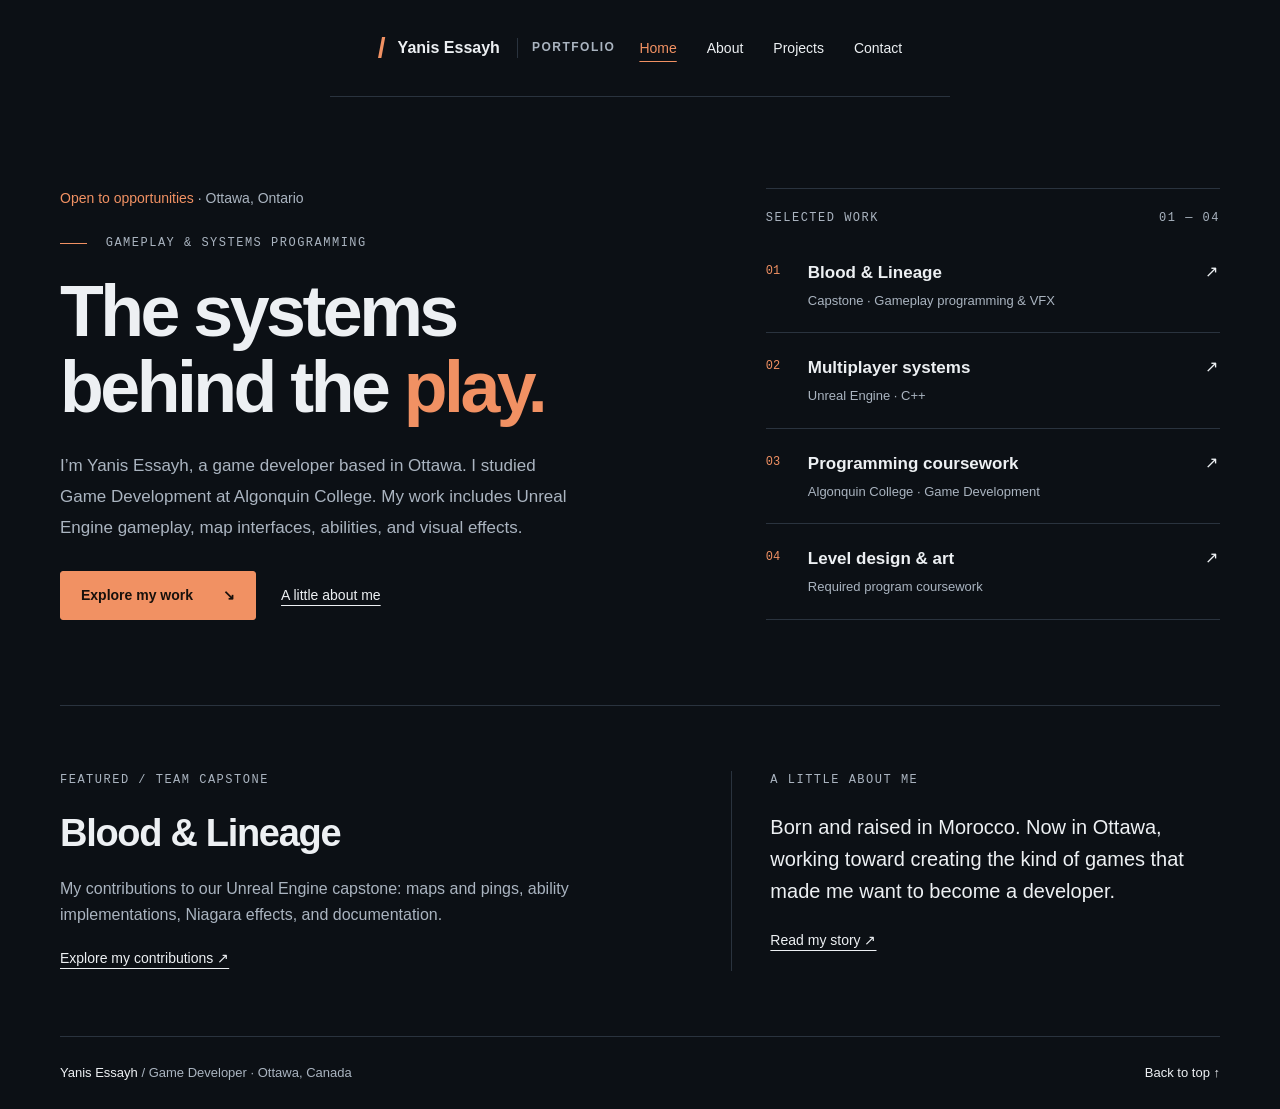
==== index.html @ bc5a5994 "Build portfolio website" ====
<!doctype html>
<html lang="en">
<head>
  <meta charset="utf-8">
  <meta name="viewport" content="width=device-width, initial-scale=1">
  <meta name="description" content="Yanis Essayh is a game developer based in Ottawa, working with Unreal Engine gameplay, map interfaces, abilities and visual effects.">
  <meta name="theme-color" content="#0c1015">
  <title>Yanis Essayh · Game Developer</title>
  <link rel="icon" type="image/svg+xml" href="data:image/svg+xml,%3Csvg xmlns='http://www.w3.org/2000/svg' viewBox='0 0 32 32'%3E%3Crect width='32' height='32' rx='6' fill='%230c1015'/%3E%3Cpath d='M9 9h8a5 5 0 0 1 0 10h-3l8 7M9 9v17' fill='none' stroke='%23f19163' stroke-width='3'/%3E%3C/svg%3E">
  <link rel="stylesheet" href="styles.css">
  <script src="profile.js" defer></script>
  <script src="site.js" defer></script>
</head>
<body data-page="Home" id="top"><a class="skip" href="#main">Skip to content</a><header class="header"><a class="brand" href="index.html"><span class="brand-mark" aria-hidden="true">/</span><span data-name>Yanis Essayh</span><span class="brand-label">Portfolio</span></a><nav aria-label="Main navigation"><a href="index.html" aria-current="page">Home</a><a href="about.html">About</a><a href="projects.html">Projects</a><a href="contact.html">Contact</a></nav></header><main id="main"><section class="hero wrap" id="home" aria-labelledby="hero-title">
    <div><p class="availability">Open to opportunities <span>· Ottawa, Ontario</span></p>
      <p class="eyebrow"><span class="short-line"></span> Gameplay & systems programming</p>
      <h1 id="hero-title">The systems<br>behind the <em>play.</em></h1>
      <p class="intro">I’m Yanis Essayh, a game developer based in Ottawa. I studied Game Development at Algonquin College. My work includes Unreal Engine gameplay, map interfaces, abilities, and visual effects.</p>
      <div class="actions"><a class="button primary" href="projects.html">Explore my work <span aria-hidden="true">↘</span></a><a class="text-link" href="about.html">A little about me</a></div>
    </div>
    <aside class="index-panel" aria-label="Selected work index">
      <p class="eyebrow">Selected work <span>01 — 04</span></p>
      <a href="projects.html#blood-and-lineage"><span class="index-number">01</span><span><strong>Blood & Lineage</strong><small>Capstone · Gameplay programming & VFX</small></span><span aria-hidden="true">↗</span></a>
      <a href="projects.html#networking"><span class="index-number">02</span><span><strong>Multiplayer systems</strong><small>Unreal Engine · C++</small></span><span aria-hidden="true">↗</span></a>
      <a href="projects.html#programming"><span class="index-number">03</span><span><strong>Programming coursework</strong><small>Algonquin College · Game Development</small></span><span aria-hidden="true">↗</span></a>
      <a href="projects.html#design-art"><span class="index-number">04</span><span><strong>Level design & art</strong><small>Required program coursework</small></span><span aria-hidden="true">↗</span></a>
    </aside>
  </section><section class="wrap section home-feature"><div><p class="eyebrow">Featured / Team capstone</p><h2>Blood &amp; Lineage</h2><p>My contributions to our Unreal Engine capstone: maps and pings, ability implementations, Niagara effects, and documentation.</p><a class="text-link" href="projects.html#blood-and-lineage">Explore my contributions ↗</a></div><div class="home-intro"><p class="eyebrow">A little about me</p><p>Born and raised in Morocco. Now in Ottawa, working toward creating the kind of games that made me want to become a developer.</p><a class="text-link" href="about.html">Read my story ↗</a></div></section></main><footer class="wrap footer"><span><span data-name>Yanis Essayh</span> <span class="muted">/ Game Developer · Ottawa, Canada</span></span><a href="#top">Back to top ↑</a></footer></body></html>
---- styles.css ----
:root{color-scheme:dark;--bg:#0c1015;--panel:#131a22;--line:#2a333e;--text:#edf0f3;--muted:#aab4c0;--accent:#f19163;--max:1160px;font-family:Inter,"Segoe UI",Arial,sans-serif}*{box-sizing:border-box}html{scroll-behavior:smooth;scroll-padding-top:100px}body{margin:0;background:var(--bg);color:var(--text);font-size:16px;line-height:1.65}a{color:inherit;text-decoration:none}button,a,summary{-webkit-tap-highlight-color:transparent}a:focus-visible,summary:focus-visible{outline:2px solid var(--accent);outline-offset:6px}::selection{background:var(--accent);color:var(--bg)}[hidden]{display:none!important}.wrap{width:min(var(--max),calc(100% - 96px));margin-inline:auto}.header{max-width:1440px;margin:auto;padding:25px 48px;display:flex;align-items:center;justify-content:space-between;gap:24px;border-bottom:1px solid var(--line)}.brand{display:flex;align-items:center;gap:12px;font-weight:650}.brand-mark{color:var(--accent);font-size:28px}.brand-label{font-size:12px;color:var(--muted);text-transform:uppercase;letter-spacing:1.5px;border-left:1px solid var(--line);padding-left:14px;margin-left:5px}nav{display:flex;gap:30px;font-size:14px}nav a:hover,.text-link:hover,.footer a:hover{color:var(--accent)}.hero{padding-block:90px 85px;display:grid;grid-template-columns:1.4fr 1fr;align-items:center;gap:70px}.eyebrow{font-family:Consolas,"Courier New",monospace;text-transform:uppercase;letter-spacing:1.5px;font-size:12px;line-height:1.6;color:var(--muted);margin:0 0 20px}.short-line{display:inline-block;width:27px;height:1px;background:var(--accent);vertical-align:middle;margin-right:10px}h1,h2,h3,h4,h5,p{margin-top:0}h1{font-size:clamp(44px,5.6vw,76px);line-height:1.06;font-weight:600;letter-spacing:-3.5px;margin-bottom:26px}em{color:var(--accent);font-style:normal}p{color:var(--muted)}.intro{max-width:520px;font-size:17px;line-height:1.8;margin-bottom:28px}.actions{display:flex;align-items:center;gap:25px;flex-wrap:wrap}.button{display:inline-flex;gap:30px;justify-content:center;align-items:center;padding:12px 20px;font-size:14px;font-weight:650;border:1px solid var(--line);border-radius:3px}.primary{background:var(--accent);border-color:var(--accent);color:#17100c}.primary:hover{background:#ffa87f}.text-link{font-size:14px;text-decoration:underline;text-underline-offset:5px}.index-panel{border-top:1px solid var(--line);padding-top:20px}.index-panel>.eyebrow{display:flex;justify-content:space-between;margin-bottom:10px}.index-panel>a{display:grid;grid-template-columns:24px 1fr 15px;gap:18px;padding:21px 0;border-bottom:1px solid var(--line);transition:padding .18s ease}.index-panel>a:hover{padding-left:8px;color:var(--accent)}.index-number{font-size:12px;font-family:Consolas,monospace;color:var(--accent);padding-top:3px}.index-panel strong{display:block;font-size:17px;font-weight:550}.index-panel small{font-size:13px;color:var(--muted);display:block;margin-top:3px}.section{padding-block:65px;border-top:1px solid var(--line)}.section-heading{display:flex;justify-content:space-between;align-items:flex-end;gap:30px;margin-bottom:35px}.section-heading .eyebrow{margin-bottom:12px}h2{font-size:clamp(28px,3vw,38px);font-weight:550;line-height:1.2;letter-spacing:-1.3px;margin-bottom:0}.section-heading>p{font-size:14px;margin-bottom:0}.feature{display:grid;grid-template-columns:1fr 1.1fr;border:1px solid #455044;border-radius:5px;overflow:hidden;scroll-margin-top:25px}.feature-title{padding:42px;background:#20271f;display:flex;flex-direction:column;justify-content:center;position:relative}.feature-title>.eyebrow{color:#c3d0b8;margin-bottom:40px}.feature-title h3{font-size:clamp(55px,6.5vw,88px);font-weight:550;line-height:.97;letter-spacing:-4px;margin-bottom:35px}.feature-title h3>span:not(.title-period){color:#c2cbaa}.title-period{color:var(--accent)}.tags{display:flex;gap:8px;flex-wrap:wrap}.tags span{font-size:12px;border:1px solid #475140;border-radius:3px;padding:3px 9px;color:#d3dbc9}.feature-caption{font-family:Consolas,monospace;font-size:12px;color:#c2cbaa;margin:36px 0 0}.feature-body{background:#131a19;padding:36px 40px}.feature-body .eyebrow{color:var(--accent);margin-bottom:12px}h4{font-size:25px;line-height:1.3;font-weight:550;letter-spacing:-.6px;margin-bottom:14px}.feature-body>p{font-size:15px}.focus-list{margin-top:24px}.focus-list>div{display:flex;gap:20px;border-top:1px solid #303c36;padding:16px 0}.focus-list>div>span{color:#93a287;font-family:Consolas,monospace;font-size:12px;padding-top:3px}h5{font-size:15px;margin:0 0 3px;font-weight:600}.focus-list p{font-size:14px;line-height:1.6;margin:0}.coursework-heading{display:flex;justify-content:space-between;gap:25px;align-items:center;margin:48px 0 22px}.coursework-heading h3{font-size:18px;font-weight:500;margin:0}.coursework-heading .eyebrow{margin:0;font-size:11px}.project-grid{display:grid;grid-template-columns:repeat(3,1fr);gap:18px}.project-card{border:1px solid var(--line);background:var(--panel);padding:25px;display:flex;flex-direction:column;border-radius:4px;scroll-margin-top:25px}.card-top{display:flex;justify-content:space-between;gap:12px;align-items:center;margin-bottom:25px}.project-number{font:13px Consolas,monospace;color:var(--accent)}.card-top .eyebrow{margin:0;font-size:10px;letter-spacing:1px}.project-card h3{font-size:29px;font-weight:500;line-height:1.15;letter-spacing:-.7px;margin-bottom:20px}.project-card>p{font-size:15px;flex:1}.project-card .tags{margin:3px 0 23px}.project-card .tags span{color:var(--muted);border-color:var(--line);font-size:11px}.project-card details{border-top:1px solid var(--line);padding-top:16px}summary{font-size:14px;cursor:pointer;list-style:none;display:flex;justify-content:space-between;gap:10px}summary::-webkit-details-marker{display:none}summary span{color:var(--accent)}details[open] summary span{transform:rotate(45deg)}.notes{padding-top:18px}.notes p{font-size:14px}.notes p:last-child{margin-bottom:0}.about-grid{display:grid;grid-template-columns:1fr 1fr;gap:70px}.about-copy>p:first-child{color:var(--text);font-size:20px;line-height:1.6}.about-copy p:last-child{margin-bottom:0}.skills-grid{display:grid;grid-template-columns:repeat(3,1fr);gap:35px}.skills-grid>div{border-top:1px solid var(--line);padding-top:23px}.skill-index{font:12px Consolas,monospace;color:var(--accent)}.skills-grid h3{font-size:18px;font-weight:500;margin:12px 0 18px}.skills-grid ul{list-style:none;padding:0;margin:0;color:var(--muted);font-size:15px}.skills-grid li{padding:4px 0}.contact{display:grid;grid-template-columns:1.2fr 1fr;gap:80px;padding-block:75px}.contact h2{font-size:clamp(34px,4vw,50px);margin-bottom:20px}.contact-links{align-self:center}.contact-links a,.contact-note{display:flex;align-items:center;justify-content:space-between;padding:16px 0;border-bottom:1px solid var(--line);font-size:16px}.contact-links a:hover{color:var(--accent)}.contact-note{color:var(--muted);font-size:14px}.footer{display:flex;justify-content:space-between;gap:20px;border-top:1px solid var(--line);padding-block:25px;font-size:13px}.muted{color:var(--muted)}.skip{position:fixed;top:-100px;left:20px;padding:10px 18px;z-index:100;background:var(--accent);color:#000}.skip:focus{top:10px}#capstone-media{margin:24px 0 0}#capstone-image{max-width:100%;max-height:650px;object-fit:contain;display:block;margin:auto;border-radius:4px}figcaption{font-size:14px;color:var(--muted);margin-top:12px}#capstone-links{margin-top:15px}
@media(min-width:1600px){.hero{padding-block:110px}.wrap{--max:1240px}}
@media(max-width:950px){.wrap{width:calc(100% - 56px)}.header{padding:20px 28px}.brand-label{display:none}.hero{gap:35px;padding-block:65px;grid-template-columns:1.2fr 1fr}h1{letter-spacing:-2.5px}.feature-title{padding:30px}.feature-body{padding:30px}.project-grid{gap:12px}.project-card{padding:20px}.card-top{align-items:start;flex-direction:column;gap:5px}.about-grid{gap:35px}.contact{gap:40px}}
@media(max-width:700px){html{scroll-padding-top:20px}.wrap{width:calc(100% - 40px)}.header{padding:17px 20px;align-items:flex-start;flex-direction:column;gap:12px}.brand{font-size:15px}nav{width:100%;justify-content:space-between;gap:15px;font-size:14px}.hero{grid-template-columns:1fr;gap:45px;padding-block:48px}.hero h1{font-size:54px}.intro{font-size:16px}.index-panel>a{padding-block:17px}.section{padding-block:45px}.section-heading{align-items:flex-start;flex-direction:column;gap:14px}.section-heading>p br{display:none}.feature{grid-template-columns:1fr}.feature-title{min-height:330px;padding:30px}.feature-title h3{font-size:70px}.feature-title>.eyebrow{margin-bottom:28px}.feature-caption{margin-top:25px}.feature-body{padding:28px}.coursework-heading{align-items:flex-start;flex-direction:column;gap:10px;margin-top:35px}.project-grid{grid-template-columns:1fr;gap:16px}.project-card{padding:26px}.project-card h3 br{display:none}.card-top{flex-direction:row;align-items:center}.about-grid{grid-template-columns:1fr;gap:28px}.skills-grid{grid-template-columns:1fr;gap:26px}.skills-grid ul{display:grid;grid-template-columns:1fr 1fr;gap:3px 20px}.contact{grid-template-columns:1fr;gap:15px}.footer{font-size:12px}.eyebrow{letter-spacing:1.2px}}
@media(prefers-reduced-motion:reduce){html{scroll-behavior:auto}*{transition:none!important}}
@media print{body{background:white;color:#111}p,.eyebrow,li{color:#333}.header,nav,.actions,.index-panel,.footer{display:none}.hero,.about-grid,.contact{display:block}.wrap{width:100%}.section{padding:20px 0}.feature,.project-card{background:white;break-inside:avoid}.feature-title,.feature-body{background:white}.feature-title h3>span:not(.title-period),em{color:#333}.contact-note{display:none}}
/* Contribution attribution and verified coursework. */
.feature-title h3{font-size:clamp(48px,5.8vw,78px);letter-spacing:-3px}
.game-context{font-size:15px;line-height:1.75;color:#c2cbaa;margin:22px 0 0;max-width:380px}
.capstone-notes{display:grid;grid-template-columns:1fr 1fr;align-items:start;gap:24px;margin-top:22px}
.capstone-notes details,.curriculum{border:1px solid var(--line);border-radius:4px;padding:20px 24px;background:var(--panel)}
.curriculum{margin-top:22px}.curriculum-grid{display:grid;grid-template-columns:1fr 1fr;gap:35px}.curriculum h4{font-size:18px;margin-top:8px}
.course-list{padding-left:18px;color:var(--muted);font-size:14px;margin:0 0 10px}.course-list li{padding-block:4px}
@media(max-width:700px){.capstone-notes,.curriculum-grid{grid-template-columns:1fr}.feature-title h3{font-size:62px}.capstone-notes{gap:14px}.curriculum-grid{gap:15px}}
.project-card{min-width:0}.project-grid{grid-template-columns:repeat(3,minmax(0,1fr))}
@media(max-width:700px){.project-grid{grid-template-columns:minmax(0,1fr)}.project-card h3 br{display:initial}}
/* Separate pages share the same navigation and visual language. */
body{min-height:100vh;display:flex;flex-direction:column}main{flex:1}nav a[aria-current="page"]{color:var(--accent);text-decoration:underline;text-underline-offset:8px}
.availability{font-size:14px;color:var(--accent);margin:0 0 24px}.availability span{color:var(--muted)}
.home-feature{display:grid;grid-template-columns:1.2fr 1fr;gap:85px}.home-feature h2{margin-bottom:20px}.home-intro{border-left:1px solid var(--line);padding-left:38px}.home-intro>p:not(.eyebrow){font-size:20px;line-height:1.6;color:var(--text)}
.page-intro{padding-block:70px 35px}.page-intro h1{font-size:clamp(44px,5vw,66px)}
.story-layout{display:grid;grid-template-columns:1.3fr 1fr;gap:85px;padding-bottom:70px}.story p{font-size:17px;line-height:1.85;margin-bottom:24px}.story .story-lead{color:var(--text);font-size:21px;line-height:1.7}.story .button{margin-top:10px}.personal-note{padding:25px 0;border-top:1px solid var(--line)}.personal-note h2{font-size:28px;margin-bottom:20px}.personal-note p:last-child{margin-bottom:0}.personal-note .availability{margin-bottom:16px}.story-aside{min-width:0}#portrait{margin:0 0 30px}#portrait-image{width:100%;height:auto;border-radius:4px;display:block}
.projects-page{border-top:0}.projects-page .section-heading{align-items:flex-end}.projects-page h1{font-size:clamp(36px,4.5vw,58px);margin-bottom:0;letter-spacing:-2px}.contact-page{padding-block:15px 85px}.contact-page h2{font-size:30px;margin-bottom:22px}.contact-page .contact-links{align-self:start}.contact-page>div>p{max-width:520px}.contact-page .contact-links a:first-child{border-top:1px solid var(--line)}
@media(max-width:950px){.story-layout,.home-feature{gap:35px}.home-intro{padding-left:25px}}
@media(max-width:700px){.page-intro{padding-block:45px 20px}.story-layout,.home-feature{grid-template-columns:1fr;gap:32px}.story-layout{padding-bottom:45px}.home-intro{border-left:0;border-top:1px solid var(--line);padding:25px 0 0}.story p{font-size:16px}.story .story-lead{font-size:19px}.page-intro h1{font-size:48px;letter-spacing:-2px}.availability span{display:block}.contact-page{padding-bottom:45px}.footer{flex-wrap:wrap}.projects-page h1{font-size:36px;letter-spacing:-1px}}
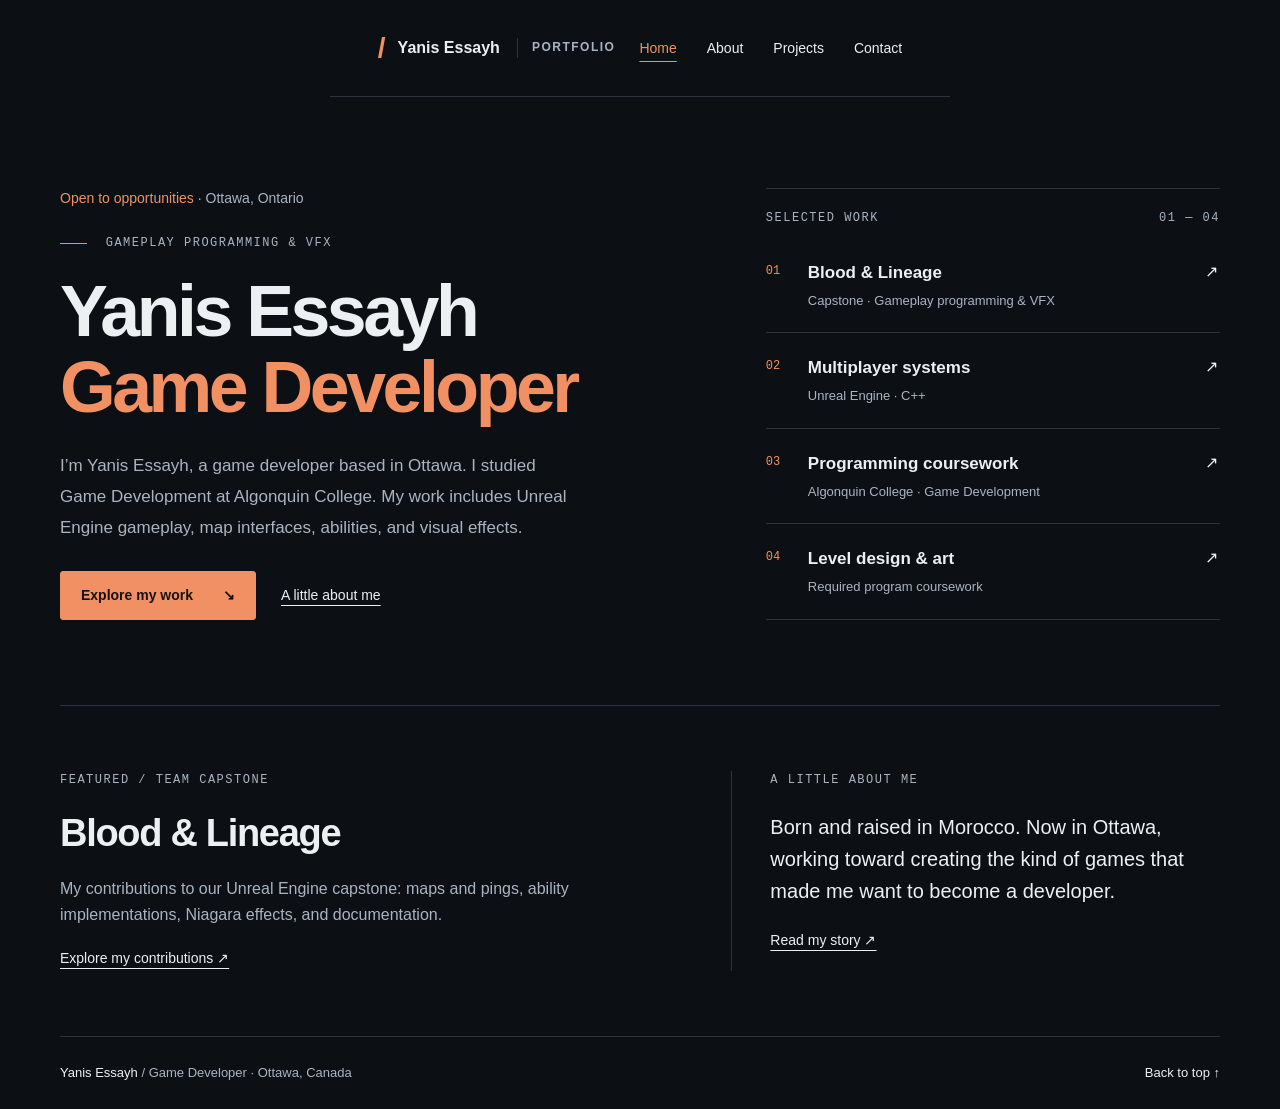
==== commit 016e37f7: "Polish portfolio copy" ====
--- a/index.html
+++ b/index.html
@@ -1,28 +1,134 @@
 <!doctype html>
 <html lang="en">
-<head>
-  <meta charset="utf-8">
-  <meta name="viewport" content="width=device-width, initial-scale=1">
-  <meta name="description" content="Yanis Essayh is a game developer based in Ottawa, working with Unreal Engine gameplay, map interfaces, abilities and visual effects.">
-  <meta name="theme-color" content="#0c1015">
-  <title>Yanis Essayh · Game Developer</title>
-  <link rel="icon" type="image/svg+xml" href="data:image/svg+xml,%3Csvg xmlns='http://www.w3.org/2000/svg' viewBox='0 0 32 32'%3E%3Crect width='32' height='32' rx='6' fill='%230c1015'/%3E%3Cpath d='M9 9h8a5 5 0 0 1 0 10h-3l8 7M9 9v17' fill='none' stroke='%23f19163' stroke-width='3'/%3E%3C/svg%3E">
-  <link rel="stylesheet" href="styles.css">
-  <script src="profile.js" defer></script>
-  <script src="site.js" defer></script>
-</head>
-<body data-page="Home" id="top"><a class="skip" href="#main">Skip to content</a><header class="header"><a class="brand" href="index.html"><span class="brand-mark" aria-hidden="true">/</span><span data-name>Yanis Essayh</span><span class="brand-label">Portfolio</span></a><nav aria-label="Main navigation"><a href="index.html" aria-current="page">Home</a><a href="about.html">About</a><a href="projects.html">Projects</a><a href="contact.html">Contact</a></nav></header><main id="main"><section class="hero wrap" id="home" aria-labelledby="hero-title">
-    <div><p class="availability">Open to opportunities <span>· Ottawa, Ontario</span></p>
-      <p class="eyebrow"><span class="short-line"></span> Gameplay & systems programming</p>
-      <h1 id="hero-title">The systems<br>behind the <em>play.</em></h1>
-      <p class="intro">I’m Yanis Essayh, a game developer based in Ottawa. I studied Game Development at Algonquin College. My work includes Unreal Engine gameplay, map interfaces, abilities, and visual effects.</p>
-      <div class="actions"><a class="button primary" href="projects.html">Explore my work <span aria-hidden="true">↘</span></a><a class="text-link" href="about.html">A little about me</a></div>
-    </div>
-    <aside class="index-panel" aria-label="Selected work index">
-      <p class="eyebrow">Selected work <span>01 — 04</span></p>
-      <a href="projects.html#blood-and-lineage"><span class="index-number">01</span><span><strong>Blood & Lineage</strong><small>Capstone · Gameplay programming & VFX</small></span><span aria-hidden="true">↗</span></a>
-      <a href="projects.html#networking"><span class="index-number">02</span><span><strong>Multiplayer systems</strong><small>Unreal Engine · C++</small></span><span aria-hidden="true">↗</span></a>
-      <a href="projects.html#programming"><span class="index-number">03</span><span><strong>Programming coursework</strong><small>Algonquin College · Game Development</small></span><span aria-hidden="true">↗</span></a>
-      <a href="projects.html#design-art"><span class="index-number">04</span><span><strong>Level design & art</strong><small>Required program coursework</small></span><span aria-hidden="true">↗</span></a>
-    </aside>
-  </section><section class="wrap section home-feature"><div><p class="eyebrow">Featured / Team capstone</p><h2>Blood &amp; Lineage</h2><p>My contributions to our Unreal Engine capstone: maps and pings, ability implementations, Niagara effects, and documentation.</p><a class="text-link" href="projects.html#blood-and-lineage">Explore my contributions ↗</a></div><div class="home-intro"><p class="eyebrow">A little about me</p><p>Born and raised in Morocco. Now in Ottawa, working toward creating the kind of games that made me want to become a developer.</p><a class="text-link" href="about.html">Read my story ↗</a></div></section></main><footer class="wrap footer"><span><span data-name>Yanis Essayh</span> <span class="muted">/ Game Developer · Ottawa, Canada</span></span><a href="#top">Back to top ↑</a></footer></body></html>+  <head>
+    <meta charset="utf-8" />
+    <meta name="viewport" content="width=device-width, initial-scale=1" />
+    <meta
+      name="description"
+      content="Yanis Essayh is a game developer based in Ottawa, working with Unreal Engine gameplay, map interfaces, abilities and visual effects."
+    />
+    <meta name="theme-color" content="#0c1015" />
+    <title>Yanis Essayh · Game Developer</title>
+    <link
+      rel="icon"
+      type="image/svg+xml"
+      href="data:image/svg+xml,%3Csvg xmlns='http://www.w3.org/2000/svg' viewBox='0 0 32 32'%3E%3Crect width='32' height='32' rx='6' fill='%230c1015'/%3E%3Cpath d='M9 9h8a5 5 0 0 1 0 10h-3l8 7M9 9v17' fill='none' stroke='%23f19163' stroke-width='3'/%3E%3C/svg%3E"
+    />
+    <link rel="stylesheet" href="styles.css" />
+    <script src="profile.js" defer></script>
+    <script src="site.js" defer></script>
+  </head>
+  <body data-page="Home" id="top">
+    <a class="skip" href="#main">Skip to content</a>
+    <header class="header">
+      <a class="brand" href="index.html">
+        <span class="brand-mark" aria-hidden="true">/</span>
+        <span data-name>Yanis Essayh</span>
+        <span class="brand-label">Portfolio</span>
+      </a>
+      <nav aria-label="Main navigation">
+        <a href="index.html" aria-current="page">Home</a>
+        <a href="about.html">About</a>
+        <a href="projects.html">Projects</a>
+        <a href="contact.html">Contact</a>
+      </nav>
+    </header>
+    <main id="main">
+      <section class="hero wrap" id="home" aria-labelledby="hero-title">
+        <div>
+          <p class="availability">
+            Open to opportunities
+            <span>· Ottawa, Ontario</span>
+          </p>
+          <p class="eyebrow">
+            <span class="short-line"></span>
+            Gameplay programming & VFX
+          </p>
+          <h1 id="hero-title">
+            Yanis Essayh
+            <br />
+            <em>Game Developer</em>
+          </h1>
+          <p class="intro">
+            I’m Yanis Essayh, a game developer based in Ottawa. I studied Game
+            Development at Algonquin College. My work includes Unreal Engine
+            gameplay, map interfaces, abilities, and visual effects.
+          </p>
+          <div class="actions">
+            <a class="button primary" href="projects.html">
+              Explore my work
+              <span aria-hidden="true">↘</span>
+            </a>
+            <a class="text-link" href="about.html">A little about me</a>
+          </div>
+        </div>
+        <aside class="index-panel" aria-label="Selected work index">
+          <p class="eyebrow">
+            Selected work
+            <span>01 — 04</span>
+          </p>
+          <a href="projects.html#blood-and-lineage">
+            <span class="index-number">01</span>
+            <span>
+              <strong>Blood & Lineage</strong>
+              <small>Capstone · Gameplay programming & VFX</small>
+            </span>
+            <span aria-hidden="true">↗</span>
+          </a>
+          <a href="projects.html#networking">
+            <span class="index-number">02</span>
+            <span>
+              <strong>Multiplayer systems</strong>
+              <small>Unreal Engine · C++</small>
+            </span>
+            <span aria-hidden="true">↗</span>
+          </a>
+          <a href="projects.html#programming">
+            <span class="index-number">03</span>
+            <span>
+              <strong>Programming coursework</strong>
+              <small>Algonquin College · Game Development</small>
+            </span>
+            <span aria-hidden="true">↗</span>
+          </a>
+          <a href="projects.html#design-art">
+            <span class="index-number">04</span>
+            <span>
+              <strong>Level design & art</strong>
+              <small>Required program coursework</small>
+            </span>
+            <span aria-hidden="true">↗</span>
+          </a>
+        </aside>
+      </section>
+      <section class="wrap section home-feature">
+        <div>
+          <p class="eyebrow">Featured / Team capstone</p>
+          <h2>Blood &amp; Lineage</h2>
+          <p>
+            My contributions to our Unreal Engine capstone: maps and pings,
+            ability implementations, Niagara effects, and documentation.
+          </p>
+          <a class="text-link" href="projects.html#blood-and-lineage">
+            Explore my contributions ↗
+          </a>
+        </div>
+        <div class="home-intro">
+          <p class="eyebrow">A little about me</p>
+          <p>
+            Born and raised in Morocco. Now in Ottawa, working toward creating
+            the kind of games that made me want to become a developer.
+          </p>
+          <a class="text-link" href="about.html">Read my story ↗</a>
+        </div>
+      </section>
+    </main>
+    <footer class="wrap footer">
+      <span>
+        <span data-name>Yanis Essayh</span>
+        <span class="muted">/ Game Developer · Ottawa, Canada</span>
+      </span>
+      <a href="#top">Back to top ↑</a>
+    </footer>
+  </body>
+</html>
--- a/styles.css
+++ b/styles.css
@@ -1,25 +1,995 @@
-:root{color-scheme:dark;--bg:#0c1015;--panel:#131a22;--line:#2a333e;--text:#edf0f3;--muted:#aab4c0;--accent:#f19163;--max:1160px;font-family:Inter,"Segoe UI",Arial,sans-serif}*{box-sizing:border-box}html{scroll-behavior:smooth;scroll-padding-top:100px}body{margin:0;background:var(--bg);color:var(--text);font-size:16px;line-height:1.65}a{color:inherit;text-decoration:none}button,a,summary{-webkit-tap-highlight-color:transparent}a:focus-visible,summary:focus-visible{outline:2px solid var(--accent);outline-offset:6px}::selection{background:var(--accent);color:var(--bg)}[hidden]{display:none!important}.wrap{width:min(var(--max),calc(100% - 96px));margin-inline:auto}.header{max-width:1440px;margin:auto;padding:25px 48px;display:flex;align-items:center;justify-content:space-between;gap:24px;border-bottom:1px solid var(--line)}.brand{display:flex;align-items:center;gap:12px;font-weight:650}.brand-mark{color:var(--accent);font-size:28px}.brand-label{font-size:12px;color:var(--muted);text-transform:uppercase;letter-spacing:1.5px;border-left:1px solid var(--line);padding-left:14px;margin-left:5px}nav{display:flex;gap:30px;font-size:14px}nav a:hover,.text-link:hover,.footer a:hover{color:var(--accent)}.hero{padding-block:90px 85px;display:grid;grid-template-columns:1.4fr 1fr;align-items:center;gap:70px}.eyebrow{font-family:Consolas,"Courier New",monospace;text-transform:uppercase;letter-spacing:1.5px;font-size:12px;line-height:1.6;color:var(--muted);margin:0 0 20px}.short-line{display:inline-block;width:27px;height:1px;background:var(--accent);vertical-align:middle;margin-right:10px}h1,h2,h3,h4,h5,p{margin-top:0}h1{font-size:clamp(44px,5.6vw,76px);line-height:1.06;font-weight:600;letter-spacing:-3.5px;margin-bottom:26px}em{color:var(--accent);font-style:normal}p{color:var(--muted)}.intro{max-width:520px;font-size:17px;line-height:1.8;margin-bottom:28px}.actions{display:flex;align-items:center;gap:25px;flex-wrap:wrap}.button{display:inline-flex;gap:30px;justify-content:center;align-items:center;padding:12px 20px;font-size:14px;font-weight:650;border:1px solid var(--line);border-radius:3px}.primary{background:var(--accent);border-color:var(--accent);color:#17100c}.primary:hover{background:#ffa87f}.text-link{font-size:14px;text-decoration:underline;text-underline-offset:5px}.index-panel{border-top:1px solid var(--line);padding-top:20px}.index-panel>.eyebrow{display:flex;justify-content:space-between;margin-bottom:10px}.index-panel>a{display:grid;grid-template-columns:24px 1fr 15px;gap:18px;padding:21px 0;border-bottom:1px solid var(--line);transition:padding .18s ease}.index-panel>a:hover{padding-left:8px;color:var(--accent)}.index-number{font-size:12px;font-family:Consolas,monospace;color:var(--accent);padding-top:3px}.index-panel strong{display:block;font-size:17px;font-weight:550}.index-panel small{font-size:13px;color:var(--muted);display:block;margin-top:3px}.section{padding-block:65px;border-top:1px solid var(--line)}.section-heading{display:flex;justify-content:space-between;align-items:flex-end;gap:30px;margin-bottom:35px}.section-heading .eyebrow{margin-bottom:12px}h2{font-size:clamp(28px,3vw,38px);font-weight:550;line-height:1.2;letter-spacing:-1.3px;margin-bottom:0}.section-heading>p{font-size:14px;margin-bottom:0}.feature{display:grid;grid-template-columns:1fr 1.1fr;border:1px solid #455044;border-radius:5px;overflow:hidden;scroll-margin-top:25px}.feature-title{padding:42px;background:#20271f;display:flex;flex-direction:column;justify-content:center;position:relative}.feature-title>.eyebrow{color:#c3d0b8;margin-bottom:40px}.feature-title h3{font-size:clamp(55px,6.5vw,88px);font-weight:550;line-height:.97;letter-spacing:-4px;margin-bottom:35px}.feature-title h3>span:not(.title-period){color:#c2cbaa}.title-period{color:var(--accent)}.tags{display:flex;gap:8px;flex-wrap:wrap}.tags span{font-size:12px;border:1px solid #475140;border-radius:3px;padding:3px 9px;color:#d3dbc9}.feature-caption{font-family:Consolas,monospace;font-size:12px;color:#c2cbaa;margin:36px 0 0}.feature-body{background:#131a19;padding:36px 40px}.feature-body .eyebrow{color:var(--accent);margin-bottom:12px}h4{font-size:25px;line-height:1.3;font-weight:550;letter-spacing:-.6px;margin-bottom:14px}.feature-body>p{font-size:15px}.focus-list{margin-top:24px}.focus-list>div{display:flex;gap:20px;border-top:1px solid #303c36;padding:16px 0}.focus-list>div>span{color:#93a287;font-family:Consolas,monospace;font-size:12px;padding-top:3px}h5{font-size:15px;margin:0 0 3px;font-weight:600}.focus-list p{font-size:14px;line-height:1.6;margin:0}.coursework-heading{display:flex;justify-content:space-between;gap:25px;align-items:center;margin:48px 0 22px}.coursework-heading h3{font-size:18px;font-weight:500;margin:0}.coursework-heading .eyebrow{margin:0;font-size:11px}.project-grid{display:grid;grid-template-columns:repeat(3,1fr);gap:18px}.project-card{border:1px solid var(--line);background:var(--panel);padding:25px;display:flex;flex-direction:column;border-radius:4px;scroll-margin-top:25px}.card-top{display:flex;justify-content:space-between;gap:12px;align-items:center;margin-bottom:25px}.project-number{font:13px Consolas,monospace;color:var(--accent)}.card-top .eyebrow{margin:0;font-size:10px;letter-spacing:1px}.project-card h3{font-size:29px;font-weight:500;line-height:1.15;letter-spacing:-.7px;margin-bottom:20px}.project-card>p{font-size:15px;flex:1}.project-card .tags{margin:3px 0 23px}.project-card .tags span{color:var(--muted);border-color:var(--line);font-size:11px}.project-card details{border-top:1px solid var(--line);padding-top:16px}summary{font-size:14px;cursor:pointer;list-style:none;display:flex;justify-content:space-between;gap:10px}summary::-webkit-details-marker{display:none}summary span{color:var(--accent)}details[open] summary span{transform:rotate(45deg)}.notes{padding-top:18px}.notes p{font-size:14px}.notes p:last-child{margin-bottom:0}.about-grid{display:grid;grid-template-columns:1fr 1fr;gap:70px}.about-copy>p:first-child{color:var(--text);font-size:20px;line-height:1.6}.about-copy p:last-child{margin-bottom:0}.skills-grid{display:grid;grid-template-columns:repeat(3,1fr);gap:35px}.skills-grid>div{border-top:1px solid var(--line);padding-top:23px}.skill-index{font:12px Consolas,monospace;color:var(--accent)}.skills-grid h3{font-size:18px;font-weight:500;margin:12px 0 18px}.skills-grid ul{list-style:none;padding:0;margin:0;color:var(--muted);font-size:15px}.skills-grid li{padding:4px 0}.contact{display:grid;grid-template-columns:1.2fr 1fr;gap:80px;padding-block:75px}.contact h2{font-size:clamp(34px,4vw,50px);margin-bottom:20px}.contact-links{align-self:center}.contact-links a,.contact-note{display:flex;align-items:center;justify-content:space-between;padding:16px 0;border-bottom:1px solid var(--line);font-size:16px}.contact-links a:hover{color:var(--accent)}.contact-note{color:var(--muted);font-size:14px}.footer{display:flex;justify-content:space-between;gap:20px;border-top:1px solid var(--line);padding-block:25px;font-size:13px}.muted{color:var(--muted)}.skip{position:fixed;top:-100px;left:20px;padding:10px 18px;z-index:100;background:var(--accent);color:#000}.skip:focus{top:10px}#capstone-media{margin:24px 0 0}#capstone-image{max-width:100%;max-height:650px;object-fit:contain;display:block;margin:auto;border-radius:4px}figcaption{font-size:14px;color:var(--muted);margin-top:12px}#capstone-links{margin-top:15px}
-@media(min-width:1600px){.hero{padding-block:110px}.wrap{--max:1240px}}
-@media(max-width:950px){.wrap{width:calc(100% - 56px)}.header{padding:20px 28px}.brand-label{display:none}.hero{gap:35px;padding-block:65px;grid-template-columns:1.2fr 1fr}h1{letter-spacing:-2.5px}.feature-title{padding:30px}.feature-body{padding:30px}.project-grid{gap:12px}.project-card{padding:20px}.card-top{align-items:start;flex-direction:column;gap:5px}.about-grid{gap:35px}.contact{gap:40px}}
-@media(max-width:700px){html{scroll-padding-top:20px}.wrap{width:calc(100% - 40px)}.header{padding:17px 20px;align-items:flex-start;flex-direction:column;gap:12px}.brand{font-size:15px}nav{width:100%;justify-content:space-between;gap:15px;font-size:14px}.hero{grid-template-columns:1fr;gap:45px;padding-block:48px}.hero h1{font-size:54px}.intro{font-size:16px}.index-panel>a{padding-block:17px}.section{padding-block:45px}.section-heading{align-items:flex-start;flex-direction:column;gap:14px}.section-heading>p br{display:none}.feature{grid-template-columns:1fr}.feature-title{min-height:330px;padding:30px}.feature-title h3{font-size:70px}.feature-title>.eyebrow{margin-bottom:28px}.feature-caption{margin-top:25px}.feature-body{padding:28px}.coursework-heading{align-items:flex-start;flex-direction:column;gap:10px;margin-top:35px}.project-grid{grid-template-columns:1fr;gap:16px}.project-card{padding:26px}.project-card h3 br{display:none}.card-top{flex-direction:row;align-items:center}.about-grid{grid-template-columns:1fr;gap:28px}.skills-grid{grid-template-columns:1fr;gap:26px}.skills-grid ul{display:grid;grid-template-columns:1fr 1fr;gap:3px 20px}.contact{grid-template-columns:1fr;gap:15px}.footer{font-size:12px}.eyebrow{letter-spacing:1.2px}}
-@media(prefers-reduced-motion:reduce){html{scroll-behavior:auto}*{transition:none!important}}
-@media print{body{background:white;color:#111}p,.eyebrow,li{color:#333}.header,nav,.actions,.index-panel,.footer{display:none}.hero,.about-grid,.contact{display:block}.wrap{width:100%}.section{padding:20px 0}.feature,.project-card{background:white;break-inside:avoid}.feature-title,.feature-body{background:white}.feature-title h3>span:not(.title-period),em{color:#333}.contact-note{display:none}}
+:root {
+  color-scheme: dark;
+  --bg: #0c1015;
+  --panel: #131a22;
+  --line: #2a333e;
+  --text: #edf0f3;
+  --muted: #aab4c0;
+  --accent: #f19163;
+  --max: 1160px;
+  font-family: Inter, "Segoe UI", Arial, sans-serif;
+}
+* {
+  box-sizing: border-box;
+}
+html {
+  scroll-behavior: smooth;
+  scroll-padding-top: 100px;
+}
+body {
+  margin: 0;
+  background: var(--bg);
+  color: var(--text);
+  font-size: 16px;
+  line-height: 1.65;
+}
+a {
+  color: inherit;
+  text-decoration: none;
+}
+button,
+a,
+summary {
+  -webkit-tap-highlight-color: transparent;
+}
+a:focus-visible,
+summary:focus-visible {
+  outline: 2px solid var(--accent);
+  outline-offset: 6px;
+}
+::selection {
+  background: var(--accent);
+  color: var(--bg);
+}
+[hidden] {
+  display: none !important;
+}
+.wrap {
+  width: min(var(--max), calc(100% - 96px));
+  margin-inline: auto;
+}
+.header {
+  max-width: 1440px;
+  margin: auto;
+  padding: 25px 48px;
+  display: flex;
+  align-items: center;
+  justify-content: space-between;
+  gap: 24px;
+  border-bottom: 1px solid var(--line);
+}
+.brand {
+  display: flex;
+  align-items: center;
+  gap: 12px;
+  font-weight: 650;
+}
+.brand-mark {
+  color: var(--accent);
+  font-size: 28px;
+}
+.brand-label {
+  font-size: 12px;
+  color: var(--muted);
+  text-transform: uppercase;
+  letter-spacing: 1.5px;
+  border-left: 1px solid var(--line);
+  padding-left: 14px;
+  margin-left: 5px;
+}
+nav {
+  display: flex;
+  gap: 30px;
+  font-size: 14px;
+}
+nav a:hover,
+.text-link:hover,
+.footer a:hover {
+  color: var(--accent);
+}
+.hero {
+  padding-block: 90px 85px;
+  display: grid;
+  grid-template-columns: 1.4fr 1fr;
+  align-items: center;
+  gap: 70px;
+}
+.eyebrow {
+  font-family: Consolas, "Courier New", monospace;
+  text-transform: uppercase;
+  letter-spacing: 1.5px;
+  font-size: 12px;
+  line-height: 1.6;
+  color: var(--muted);
+  margin: 0 0 20px;
+}
+.short-line {
+  display: inline-block;
+  width: 27px;
+  height: 1px;
+  background: var(--accent);
+  vertical-align: middle;
+  margin-right: 10px;
+}
+h1,
+h2,
+h3,
+h4,
+h5,
+p {
+  margin-top: 0;
+}
+h1 {
+  font-size: clamp(44px, 5.6vw, 76px);
+  line-height: 1.06;
+  font-weight: 600;
+  letter-spacing: -3.5px;
+  margin-bottom: 26px;
+}
+em {
+  color: var(--accent);
+  font-style: normal;
+}
+p {
+  color: var(--muted);
+}
+.intro {
+  max-width: 520px;
+  font-size: 17px;
+  line-height: 1.8;
+  margin-bottom: 28px;
+}
+.actions {
+  display: flex;
+  align-items: center;
+  gap: 25px;
+  flex-wrap: wrap;
+}
+.button {
+  display: inline-flex;
+  gap: 30px;
+  justify-content: center;
+  align-items: center;
+  padding: 12px 20px;
+  font-size: 14px;
+  font-weight: 650;
+  border: 1px solid var(--line);
+  border-radius: 3px;
+}
+.primary {
+  background: var(--accent);
+  border-color: var(--accent);
+  color: #17100c;
+}
+.primary:hover {
+  background: #ffa87f;
+}
+.text-link {
+  font-size: 14px;
+  text-decoration: underline;
+  text-underline-offset: 5px;
+}
+.index-panel {
+  border-top: 1px solid var(--line);
+  padding-top: 20px;
+}
+.index-panel > .eyebrow {
+  display: flex;
+  justify-content: space-between;
+  margin-bottom: 10px;
+}
+.index-panel > a {
+  display: grid;
+  grid-template-columns: 24px 1fr 15px;
+  gap: 18px;
+  padding: 21px 0;
+  border-bottom: 1px solid var(--line);
+  transition: padding 0.18s ease;
+}
+.index-panel > a:hover {
+  padding-left: 8px;
+  color: var(--accent);
+}
+.index-number {
+  font-size: 12px;
+  font-family: Consolas, monospace;
+  color: var(--accent);
+  padding-top: 3px;
+}
+.index-panel strong {
+  display: block;
+  font-size: 17px;
+  font-weight: 550;
+}
+.index-panel small {
+  font-size: 13px;
+  color: var(--muted);
+  display: block;
+  margin-top: 3px;
+}
+.section {
+  padding-block: 65px;
+  border-top: 1px solid var(--line);
+}
+.section-heading {
+  display: flex;
+  justify-content: space-between;
+  align-items: flex-end;
+  gap: 30px;
+  margin-bottom: 35px;
+}
+.section-heading .eyebrow {
+  margin-bottom: 12px;
+}
+h2 {
+  font-size: clamp(28px, 3vw, 38px);
+  font-weight: 550;
+  line-height: 1.2;
+  letter-spacing: -1.3px;
+  margin-bottom: 0;
+}
+.section-heading > p {
+  font-size: 14px;
+  margin-bottom: 0;
+}
+.feature {
+  display: grid;
+  grid-template-columns: 1fr 1.1fr;
+  border: 1px solid #455044;
+  border-radius: 5px;
+  overflow: hidden;
+  scroll-margin-top: 25px;
+}
+.feature-title {
+  padding: 42px;
+  background: #20271f;
+  display: flex;
+  flex-direction: column;
+  justify-content: center;
+  position: relative;
+}
+.feature-title > .eyebrow {
+  color: #c3d0b8;
+  margin-bottom: 40px;
+}
+.feature-title h3 {
+  font-size: clamp(55px, 6.5vw, 88px);
+  font-weight: 550;
+  line-height: 0.97;
+  letter-spacing: -4px;
+  margin-bottom: 35px;
+}
+.feature-title h3 > span:not(.title-period) {
+  color: #c2cbaa;
+}
+.title-period {
+  color: var(--accent);
+}
+.tags {
+  display: flex;
+  gap: 8px;
+  flex-wrap: wrap;
+}
+.tags span {
+  font-size: 12px;
+  border: 1px solid #475140;
+  border-radius: 3px;
+  padding: 3px 9px;
+  color: #d3dbc9;
+}
+.feature-caption {
+  font-family: Consolas, monospace;
+  font-size: 12px;
+  color: #c2cbaa;
+  margin: 36px 0 0;
+}
+.feature-body {
+  background: #131a19;
+  padding: 36px 40px;
+}
+.feature-body .eyebrow {
+  color: var(--accent);
+  margin-bottom: 12px;
+}
+h4 {
+  font-size: 25px;
+  line-height: 1.3;
+  font-weight: 550;
+  letter-spacing: -0.6px;
+  margin-bottom: 14px;
+}
+.feature-body > p {
+  font-size: 15px;
+}
+.focus-list {
+  margin-top: 24px;
+}
+.focus-list > div {
+  display: flex;
+  gap: 20px;
+  border-top: 1px solid #303c36;
+  padding: 16px 0;
+}
+.focus-list > div > span {
+  color: #93a287;
+  font-family: Consolas, monospace;
+  font-size: 12px;
+  padding-top: 3px;
+}
+h5 {
+  font-size: 15px;
+  margin: 0 0 3px;
+  font-weight: 600;
+}
+.focus-list p {
+  font-size: 14px;
+  line-height: 1.6;
+  margin: 0;
+}
+.coursework-heading {
+  display: flex;
+  justify-content: space-between;
+  gap: 25px;
+  align-items: center;
+  margin: 48px 0 22px;
+}
+.coursework-heading h3 {
+  font-size: 18px;
+  font-weight: 500;
+  margin: 0;
+}
+.coursework-heading .eyebrow {
+  margin: 0;
+  font-size: 11px;
+}
+.project-grid {
+  display: grid;
+  grid-template-columns: repeat(3, 1fr);
+  gap: 18px;
+}
+.project-card {
+  border: 1px solid var(--line);
+  background: var(--panel);
+  padding: 25px;
+  display: flex;
+  flex-direction: column;
+  border-radius: 4px;
+  scroll-margin-top: 25px;
+}
+.card-top {
+  display: flex;
+  justify-content: space-between;
+  gap: 12px;
+  align-items: center;
+  margin-bottom: 25px;
+}
+.project-number {
+  font:
+    13px Consolas,
+    monospace;
+  color: var(--accent);
+}
+.card-top .eyebrow {
+  margin: 0;
+  font-size: 10px;
+  letter-spacing: 1px;
+}
+.project-card h3 {
+  font-size: 29px;
+  font-weight: 500;
+  line-height: 1.15;
+  letter-spacing: -0.7px;
+  margin-bottom: 20px;
+}
+.project-card > p {
+  font-size: 15px;
+  flex: 1;
+}
+.project-card .tags {
+  margin: 3px 0 23px;
+}
+.project-card .tags span {
+  color: var(--muted);
+  border-color: var(--line);
+  font-size: 11px;
+}
+.project-card details {
+  border-top: 1px solid var(--line);
+  padding-top: 16px;
+}
+summary {
+  font-size: 14px;
+  cursor: pointer;
+  list-style: none;
+  display: flex;
+  justify-content: space-between;
+  gap: 10px;
+}
+summary::-webkit-details-marker {
+  display: none;
+}
+summary span {
+  color: var(--accent);
+}
+details[open] summary span {
+  transform: rotate(45deg);
+}
+.notes {
+  padding-top: 18px;
+}
+.notes p {
+  font-size: 14px;
+}
+.notes p:last-child {
+  margin-bottom: 0;
+}
+.about-grid {
+  display: grid;
+  grid-template-columns: 1fr 1fr;
+  gap: 70px;
+}
+.about-copy > p:first-child {
+  color: var(--text);
+  font-size: 20px;
+  line-height: 1.6;
+}
+.about-copy p:last-child {
+  margin-bottom: 0;
+}
+.skills-grid {
+  display: grid;
+  grid-template-columns: repeat(3, 1fr);
+  gap: 35px;
+}
+.skills-grid > div {
+  border-top: 1px solid var(--line);
+  padding-top: 23px;
+}
+.skill-index {
+  font:
+    12px Consolas,
+    monospace;
+  color: var(--accent);
+}
+.skills-grid h3 {
+  font-size: 18px;
+  font-weight: 500;
+  margin: 12px 0 18px;
+}
+.skills-grid ul {
+  list-style: none;
+  padding: 0;
+  margin: 0;
+  color: var(--muted);
+  font-size: 15px;
+}
+.skills-grid li {
+  padding: 4px 0;
+}
+.contact {
+  display: grid;
+  grid-template-columns: 1.2fr 1fr;
+  gap: 80px;
+  padding-block: 75px;
+}
+.contact h2 {
+  font-size: clamp(34px, 4vw, 50px);
+  margin-bottom: 20px;
+}
+.contact-links {
+  align-self: center;
+}
+.contact-links a,
+.contact-note {
+  display: flex;
+  align-items: center;
+  justify-content: space-between;
+  padding: 16px 0;
+  border-bottom: 1px solid var(--line);
+  font-size: 16px;
+}
+.contact-links a:hover {
+  color: var(--accent);
+}
+.contact-note {
+  color: var(--muted);
+  font-size: 14px;
+}
+.footer {
+  display: flex;
+  justify-content: space-between;
+  gap: 20px;
+  border-top: 1px solid var(--line);
+  padding-block: 25px;
+  font-size: 13px;
+}
+.muted {
+  color: var(--muted);
+}
+.skip {
+  position: fixed;
+  top: -100px;
+  left: 20px;
+  padding: 10px 18px;
+  z-index: 100;
+  background: var(--accent);
+  color: #000;
+}
+.skip:focus {
+  top: 10px;
+}
+#capstone-media {
+  margin: 24px 0 0;
+}
+#capstone-image {
+  max-width: 100%;
+  max-height: 650px;
+  object-fit: contain;
+  display: block;
+  margin: auto;
+  border-radius: 4px;
+}
+figcaption {
+  font-size: 14px;
+  color: var(--muted);
+  margin-top: 12px;
+}
+#capstone-links {
+  margin-top: 15px;
+}
+@media (min-width: 1600px) {
+  .hero {
+    padding-block: 110px;
+  }
+  .wrap {
+    --max: 1240px;
+  }
+}
+@media (max-width: 950px) {
+  .wrap {
+    width: calc(100% - 56px);
+  }
+  .header {
+    padding: 20px 28px;
+  }
+  .brand-label {
+    display: none;
+  }
+  .hero {
+    gap: 35px;
+    padding-block: 65px;
+    grid-template-columns: 1.2fr 1fr;
+  }
+  h1 {
+    letter-spacing: -2.5px;
+  }
+  .feature-title {
+    padding: 30px;
+  }
+  .feature-body {
+    padding: 30px;
+  }
+  .project-grid {
+    gap: 12px;
+  }
+  .project-card {
+    padding: 20px;
+  }
+  .card-top {
+    align-items: start;
+    flex-direction: column;
+    gap: 5px;
+  }
+  .about-grid {
+    gap: 35px;
+  }
+  .contact {
+    gap: 40px;
+  }
+}
+@media (max-width: 700px) {
+  html {
+    scroll-padding-top: 20px;
+  }
+  .wrap {
+    width: calc(100% - 40px);
+  }
+  .header {
+    padding: 17px 20px;
+    align-items: flex-start;
+    flex-direction: column;
+    gap: 12px;
+  }
+  .brand {
+    font-size: 15px;
+  }
+  nav {
+    width: 100%;
+    justify-content: space-between;
+    gap: 15px;
+    font-size: 14px;
+  }
+  .hero {
+    grid-template-columns: 1fr;
+    gap: 45px;
+    padding-block: 48px;
+  }
+  .hero h1 {
+    font-size: 54px;
+  }
+  .intro {
+    font-size: 16px;
+  }
+  .index-panel > a {
+    padding-block: 17px;
+  }
+  .section {
+    padding-block: 45px;
+  }
+  .section-heading {
+    align-items: flex-start;
+    flex-direction: column;
+    gap: 14px;
+  }
+  .section-heading > p br {
+    display: none;
+  }
+  .feature {
+    grid-template-columns: 1fr;
+  }
+  .feature-title {
+    min-height: 330px;
+    padding: 30px;
+  }
+  .feature-title h3 {
+    font-size: 70px;
+  }
+  .feature-title > .eyebrow {
+    margin-bottom: 28px;
+  }
+  .feature-caption {
+    margin-top: 25px;
+  }
+  .feature-body {
+    padding: 28px;
+  }
+  .coursework-heading {
+    align-items: flex-start;
+    flex-direction: column;
+    gap: 10px;
+    margin-top: 35px;
+  }
+  .project-grid {
+    grid-template-columns: 1fr;
+    gap: 16px;
+  }
+  .project-card {
+    padding: 26px;
+  }
+  .project-card h3 br {
+    display: none;
+  }
+  .card-top {
+    flex-direction: row;
+    align-items: center;
+  }
+  .about-grid {
+    grid-template-columns: 1fr;
+    gap: 28px;
+  }
+  .skills-grid {
+    grid-template-columns: 1fr;
+    gap: 26px;
+  }
+  .skills-grid ul {
+    display: grid;
+    grid-template-columns: 1fr 1fr;
+    gap: 3px 20px;
+  }
+  .contact {
+    grid-template-columns: 1fr;
+    gap: 15px;
+  }
+  .footer {
+    font-size: 12px;
+  }
+  .eyebrow {
+    letter-spacing: 1.2px;
+  }
+}
+@media (prefers-reduced-motion: reduce) {
+  html {
+    scroll-behavior: auto;
+  }
+  * {
+    transition: none !important;
+  }
+}
+@media print {
+  body {
+    background: white;
+    color: #111;
+  }
+  p,
+  .eyebrow,
+  li {
+    color: #333;
+  }
+  .header,
+  nav,
+  .actions,
+  .index-panel,
+  .footer {
+    display: none;
+  }
+  .hero,
+  .about-grid,
+  .contact {
+    display: block;
+  }
+  .wrap {
+    width: 100%;
+  }
+  .section {
+    padding: 20px 0;
+  }
+  .feature,
+  .project-card {
+    background: white;
+    break-inside: avoid;
+  }
+  .feature-title,
+  .feature-body {
+    background: white;
+  }
+  .feature-title h3 > span:not(.title-period),
+  em {
+    color: #333;
+  }
+  .contact-note {
+    display: none;
+  }
+}
 /* Contribution attribution and verified coursework. */
-.feature-title h3{font-size:clamp(48px,5.8vw,78px);letter-spacing:-3px}
-.game-context{font-size:15px;line-height:1.75;color:#c2cbaa;margin:22px 0 0;max-width:380px}
-.capstone-notes{display:grid;grid-template-columns:1fr 1fr;align-items:start;gap:24px;margin-top:22px}
-.capstone-notes details,.curriculum{border:1px solid var(--line);border-radius:4px;padding:20px 24px;background:var(--panel)}
-.curriculum{margin-top:22px}.curriculum-grid{display:grid;grid-template-columns:1fr 1fr;gap:35px}.curriculum h4{font-size:18px;margin-top:8px}
-.course-list{padding-left:18px;color:var(--muted);font-size:14px;margin:0 0 10px}.course-list li{padding-block:4px}
-@media(max-width:700px){.capstone-notes,.curriculum-grid{grid-template-columns:1fr}.feature-title h3{font-size:62px}.capstone-notes{gap:14px}.curriculum-grid{gap:15px}}
-.project-card{min-width:0}.project-grid{grid-template-columns:repeat(3,minmax(0,1fr))}
-@media(max-width:700px){.project-grid{grid-template-columns:minmax(0,1fr)}.project-card h3 br{display:initial}}
+.feature-title h3 {
+  font-size: clamp(48px, 5.8vw, 78px);
+  letter-spacing: -3px;
+}
+.game-context {
+  font-size: 15px;
+  line-height: 1.75;
+  color: #c2cbaa;
+  margin: 22px 0 0;
+  max-width: 380px;
+}
+.capstone-notes {
+  display: grid;
+  grid-template-columns: 1fr 1fr;
+  align-items: start;
+  gap: 24px;
+  margin-top: 22px;
+}
+.capstone-notes details,
+.curriculum {
+  border: 1px solid var(--line);
+  border-radius: 4px;
+  padding: 20px 24px;
+  background: var(--panel);
+}
+.curriculum {
+  margin-top: 22px;
+}
+.curriculum-grid {
+  display: grid;
+  grid-template-columns: 1fr 1fr;
+  gap: 35px;
+}
+.curriculum h4 {
+  font-size: 18px;
+  margin-top: 8px;
+}
+.course-list {
+  padding-left: 18px;
+  color: var(--muted);
+  font-size: 14px;
+  margin: 0 0 10px;
+}
+.course-list li {
+  padding-block: 4px;
+}
+@media (max-width: 700px) {
+  .capstone-notes,
+  .curriculum-grid {
+    grid-template-columns: 1fr;
+  }
+  .feature-title h3 {
+    font-size: 62px;
+  }
+  .capstone-notes {
+    gap: 14px;
+  }
+  .curriculum-grid {
+    gap: 15px;
+  }
+}
+.project-card {
+  min-width: 0;
+}
+.project-grid {
+  grid-template-columns: repeat(3, minmax(0, 1fr));
+}
+@media (max-width: 700px) {
+  .project-grid {
+    grid-template-columns: minmax(0, 1fr);
+  }
+  .project-card h3 br {
+    display: initial;
+  }
+}
 /* Separate pages share the same navigation and visual language. */
-body{min-height:100vh;display:flex;flex-direction:column}main{flex:1}nav a[aria-current="page"]{color:var(--accent);text-decoration:underline;text-underline-offset:8px}
-.availability{font-size:14px;color:var(--accent);margin:0 0 24px}.availability span{color:var(--muted)}
-.home-feature{display:grid;grid-template-columns:1.2fr 1fr;gap:85px}.home-feature h2{margin-bottom:20px}.home-intro{border-left:1px solid var(--line);padding-left:38px}.home-intro>p:not(.eyebrow){font-size:20px;line-height:1.6;color:var(--text)}
-.page-intro{padding-block:70px 35px}.page-intro h1{font-size:clamp(44px,5vw,66px)}
-.story-layout{display:grid;grid-template-columns:1.3fr 1fr;gap:85px;padding-bottom:70px}.story p{font-size:17px;line-height:1.85;margin-bottom:24px}.story .story-lead{color:var(--text);font-size:21px;line-height:1.7}.story .button{margin-top:10px}.personal-note{padding:25px 0;border-top:1px solid var(--line)}.personal-note h2{font-size:28px;margin-bottom:20px}.personal-note p:last-child{margin-bottom:0}.personal-note .availability{margin-bottom:16px}.story-aside{min-width:0}#portrait{margin:0 0 30px}#portrait-image{width:100%;height:auto;border-radius:4px;display:block}
-.projects-page{border-top:0}.projects-page .section-heading{align-items:flex-end}.projects-page h1{font-size:clamp(36px,4.5vw,58px);margin-bottom:0;letter-spacing:-2px}.contact-page{padding-block:15px 85px}.contact-page h2{font-size:30px;margin-bottom:22px}.contact-page .contact-links{align-self:start}.contact-page>div>p{max-width:520px}.contact-page .contact-links a:first-child{border-top:1px solid var(--line)}
-@media(max-width:950px){.story-layout,.home-feature{gap:35px}.home-intro{padding-left:25px}}
-@media(max-width:700px){.page-intro{padding-block:45px 20px}.story-layout,.home-feature{grid-template-columns:1fr;gap:32px}.story-layout{padding-bottom:45px}.home-intro{border-left:0;border-top:1px solid var(--line);padding:25px 0 0}.story p{font-size:16px}.story .story-lead{font-size:19px}.page-intro h1{font-size:48px;letter-spacing:-2px}.availability span{display:block}.contact-page{padding-bottom:45px}.footer{flex-wrap:wrap}.projects-page h1{font-size:36px;letter-spacing:-1px}}
+body {
+  min-height: 100vh;
+  display: flex;
+  flex-direction: column;
+}
+main {
+  flex: 1;
+}
+nav a[aria-current="page"] {
+  color: var(--accent);
+  text-decoration: underline;
+  text-underline-offset: 8px;
+}
+.availability {
+  font-size: 14px;
+  color: var(--accent);
+  margin: 0 0 24px;
+}
+.availability span {
+  color: var(--muted);
+}
+.home-feature {
+  display: grid;
+  grid-template-columns: 1.2fr 1fr;
+  gap: 85px;
+}
+.home-feature h2 {
+  margin-bottom: 20px;
+}
+.home-intro {
+  border-left: 1px solid var(--line);
+  padding-left: 38px;
+}
+.home-intro > p:not(.eyebrow) {
+  font-size: 20px;
+  line-height: 1.6;
+  color: var(--text);
+}
+.page-intro {
+  padding-block: 70px 35px;
+}
+.page-intro h1 {
+  font-size: clamp(44px, 5vw, 66px);
+}
+.story-layout {
+  display: grid;
+  grid-template-columns: 1.3fr 1fr;
+  gap: 85px;
+  padding-bottom: 70px;
+}
+.story p {
+  font-size: 17px;
+  line-height: 1.85;
+  margin-bottom: 24px;
+}
+.story .story-lead {
+  color: var(--text);
+  font-size: 21px;
+  line-height: 1.7;
+}
+.story .button {
+  margin-top: 10px;
+}
+.personal-note {
+  padding: 25px 0;
+  border-top: 1px solid var(--line);
+}
+.personal-note h2 {
+  font-size: 28px;
+  margin-bottom: 20px;
+}
+.personal-note p:last-child {
+  margin-bottom: 0;
+}
+.personal-note .availability {
+  margin-bottom: 16px;
+}
+.story-aside {
+  min-width: 0;
+}
+#portrait {
+  margin: 0 0 30px;
+}
+#portrait-image {
+  width: 100%;
+  height: auto;
+  border-radius: 4px;
+  display: block;
+}
+.projects-page {
+  border-top: 0;
+}
+.projects-page .section-heading {
+  align-items: flex-end;
+}
+.projects-page h1 {
+  font-size: clamp(36px, 4.5vw, 58px);
+  margin-bottom: 0;
+  letter-spacing: -2px;
+}
+.contact-page {
+  padding-block: 15px 85px;
+}
+.contact-page h2 {
+  font-size: 30px;
+  margin-bottom: 22px;
+}
+.contact-page .contact-links {
+  align-self: start;
+}
+.contact-page > div > p {
+  max-width: 520px;
+}
+.contact-page .contact-links a:first-child {
+  border-top: 1px solid var(--line);
+}
+@media (max-width: 950px) {
+  .story-layout,
+  .home-feature {
+    gap: 35px;
+  }
+  .home-intro {
+    padding-left: 25px;
+  }
+}
+@media (max-width: 700px) {
+  .page-intro {
+    padding-block: 45px 20px;
+  }
+  .story-layout,
+  .home-feature {
+    grid-template-columns: 1fr;
+    gap: 32px;
+  }
+  .story-layout {
+    padding-bottom: 45px;
+  }
+  .home-intro {
+    border-left: 0;
+    border-top: 1px solid var(--line);
+    padding: 25px 0 0;
+  }
+  .story p {
+    font-size: 16px;
+  }
+  .story .story-lead {
+    font-size: 19px;
+  }
+  .page-intro h1 {
+    font-size: 48px;
+    letter-spacing: -2px;
+  }
+  .availability span {
+    display: block;
+  }
+  .contact-page {
+    padding-bottom: 45px;
+  }
+  .footer {
+    flex-wrap: wrap;
+  }
+  .projects-page h1 {
+    font-size: 36px;
+    letter-spacing: -1px;
+  }
+}
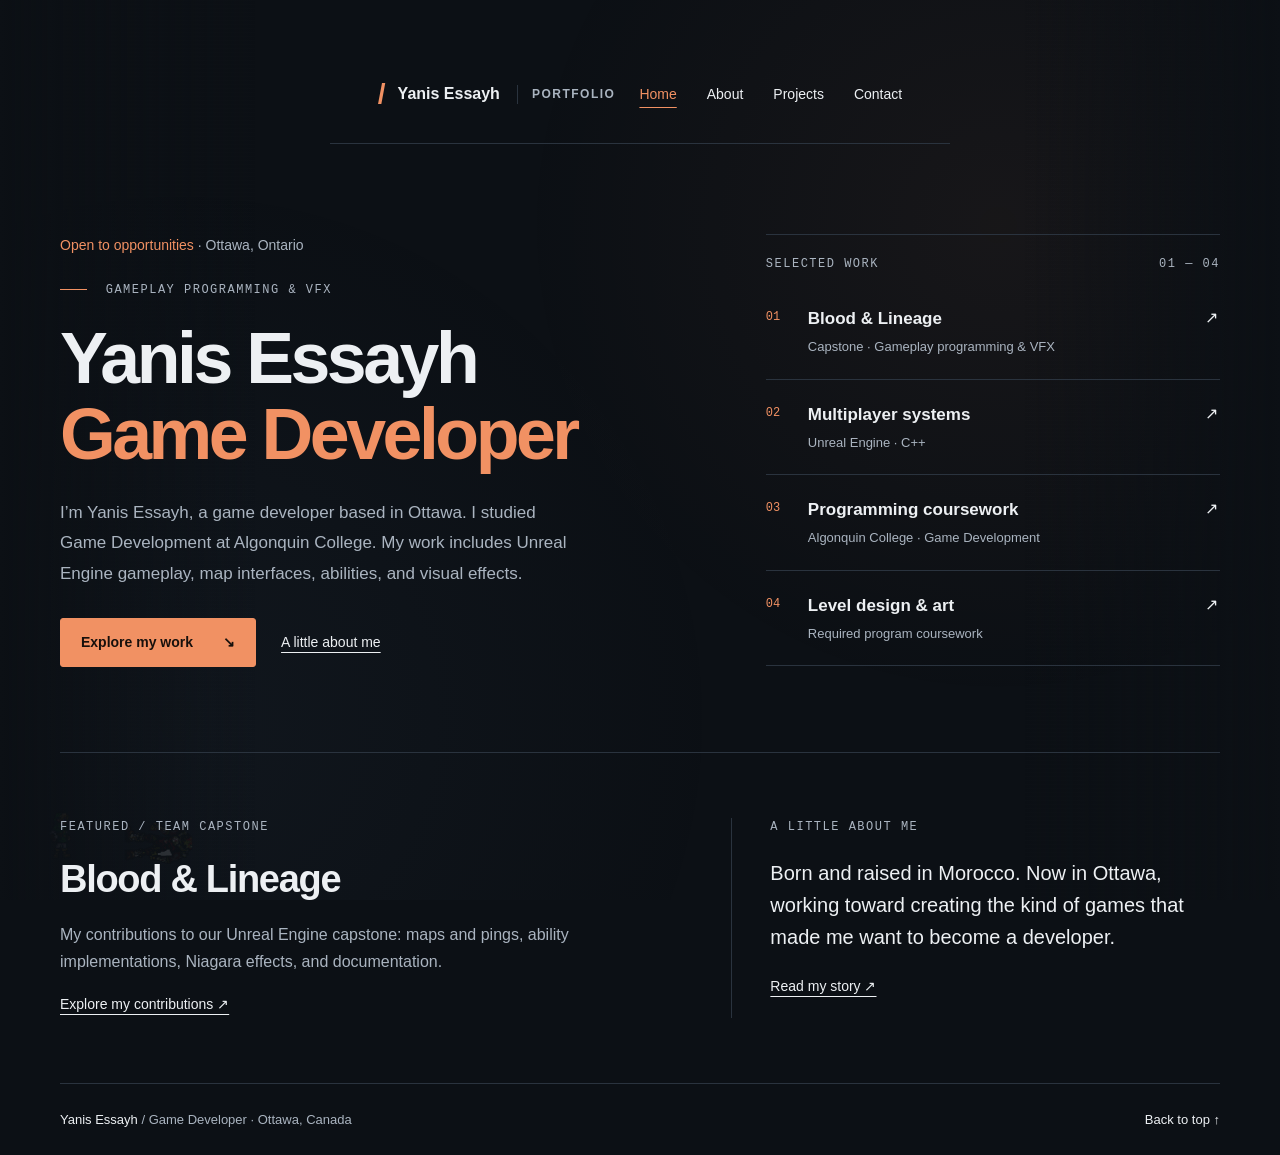
==== commit 698936b7: "Add animated game backgrounds" ====
--- a/index.html
+++ b/index.html
@@ -15,8 +15,10 @@
       href="data:image/svg+xml,%3Csvg xmlns='http://www.w3.org/2000/svg' viewBox='0 0 32 32'%3E%3Crect width='32' height='32' rx='6' fill='%230c1015'/%3E%3Cpath d='M9 9h8a5 5 0 0 1 0 10h-3l8 7M9 9v17' fill='none' stroke='%23f19163' stroke-width='3'/%3E%3C/svg%3E"
     />
     <link rel="stylesheet" href="styles.css" />
+    <link rel="stylesheet" href="ambient-background.css" />
     <script src="profile.js" defer></script>
     <script src="site.js" defer></script>
+    <script src="ambient-background.js" defer></script>
   </head>
   <body data-page="Home" id="top">
     <a class="skip" href="#main">Skip to content</a>
--- a/ambient-background.css
+++ b/ambient-background.css
@@ -0,0 +1,140 @@
+.ambient-background {
+  --pointer-x: 0px;
+  --pointer-y: 0px;
+  position: fixed;
+  inset: 0;
+  z-index: 0;
+  overflow: hidden;
+  pointer-events: none;
+  background:
+    radial-gradient(circle at 78% 25%, rgb(241 145 99 / 5%), transparent 30rem),
+    radial-gradient(circle at 14% 80%, rgb(111 145 184 / 5%), transparent 34rem);
+}
+
+body {
+  overflow-x: clip;
+}
+
+.ambient-background::after {
+  content: "";
+  position: absolute;
+  inset: 0;
+  background:
+    linear-gradient(90deg, var(--bg) 0%, transparent 20%, transparent 80%, var(--bg) 100%),
+    repeating-linear-gradient(0deg, transparent 0 3px, rgb(255 255 255 / 1.2%) 4px);
+}
+
+.ambient-piece {
+  position: absolute;
+  display: block;
+  width: var(--piece-width, min(42vw, 620px));
+  height: auto;
+  opacity: var(--piece-opacity, 0.2);
+  filter: saturate(0.82) contrast(1.06);
+  transform: translate3d(var(--pointer-x), var(--pointer-y), 0);
+  animation: ambient-drift var(--drift-time, 13s) ease-in-out infinite alternate;
+  will-change: transform;
+}
+
+.ambient-piece--secondary {
+  animation-delay: -5s;
+  animation-direction: alternate-reverse;
+}
+
+body > .header,
+body > main,
+body > .footer,
+body > .skip {
+  position: relative;
+  z-index: 1;
+}
+
+body[data-page="Home"] .ambient-piece--primary {
+  right: -5vw;
+  bottom: -7vh;
+  --piece-width: min(58vw, 780px);
+  --piece-opacity: 0.2;
+  --depth: 0.14;
+}
+
+body[data-page="Home"] .ambient-piece--secondary {
+  left: 2vw;
+  bottom: 4vh;
+  --piece-width: clamp(105px, 13vw, 180px);
+  --piece-opacity: 0.19;
+  --depth: -0.22;
+}
+
+body[data-page="About"] .ambient-piece--primary {
+  right: 2vw;
+  top: 18vh;
+  --piece-width: clamp(150px, 21vw, 300px);
+  --piece-opacity: 0.18;
+  --depth: 0.18;
+}
+
+body[data-page="About"] .ambient-piece--secondary {
+  left: 1vw;
+  bottom: 6vh;
+  --piece-width: clamp(100px, 13vw, 170px);
+  --piece-opacity: 0.16;
+  --depth: -0.2;
+}
+
+body[data-page="Projects"] .ambient-piece--primary {
+  right: -10vw;
+  bottom: -8vh;
+  --piece-width: min(67vw, 920px);
+  --piece-opacity: 0.17;
+  --depth: 0.11;
+}
+
+body[data-page="Projects"] .ambient-piece--secondary {
+  left: -3vw;
+  top: 20vh;
+  --piece-width: min(34vw, 430px);
+  --piece-opacity: 0.15;
+  --depth: -0.15;
+}
+
+body[data-page="Contact"] .ambient-piece--primary {
+  right: -50vw;
+  bottom: -5vh;
+  --piece-width: min(88vw, 1040px);
+  --piece-opacity: 0.2;
+  --depth: 0.15;
+}
+
+@keyframes ambient-drift {
+  from {
+    margin-top: -5px;
+  }
+  to {
+    margin-top: 8px;
+  }
+}
+
+@media (max-width: 760px) {
+  .ambient-background::after {
+    background: linear-gradient(rgb(12 16 21 / 18%), rgb(12 16 21 / 60%));
+  }
+
+  body[data-page] .ambient-piece--primary {
+    right: -20vw;
+    bottom: 1vh;
+    top: auto;
+    --piece-width: min(88vw, 560px);
+    --piece-opacity: 0.14;
+  }
+
+  body[data-page] .ambient-piece--secondary {
+    display: none;
+  }
+}
+
+@media (prefers-reduced-motion: reduce) {
+  .ambient-piece {
+    animation: none;
+    transform: none;
+  }
+}
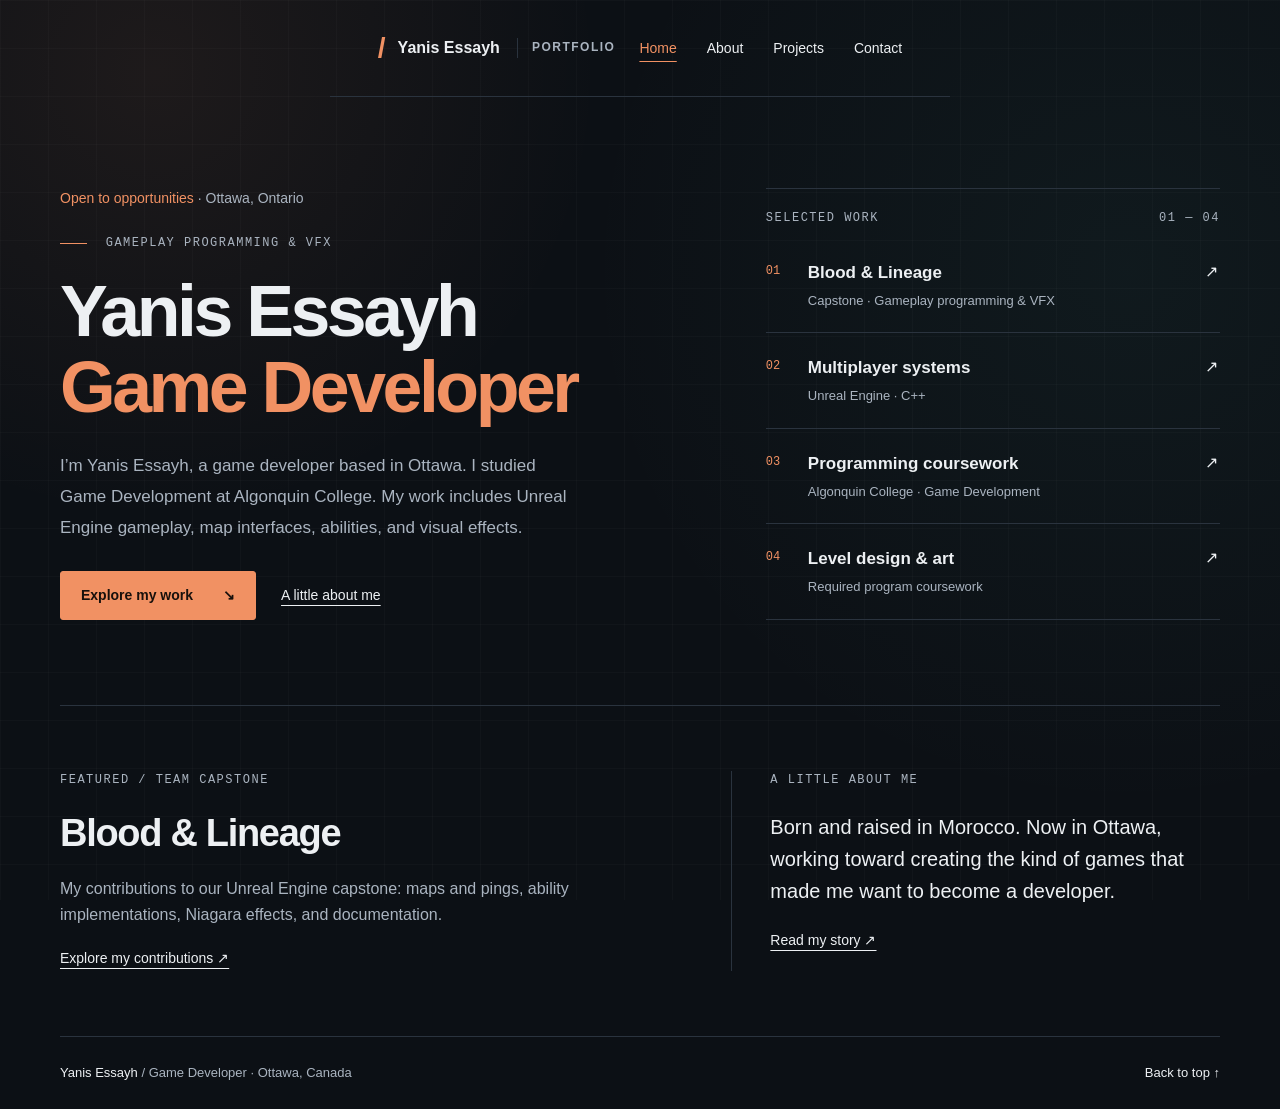
==== commit 815cdf94: "Add project archive and Steam capstone media" ====
--- a/index.html
+++ b/index.html
@@ -15,10 +15,8 @@
       href="data:image/svg+xml,%3Csvg xmlns='http://www.w3.org/2000/svg' viewBox='0 0 32 32'%3E%3Crect width='32' height='32' rx='6' fill='%230c1015'/%3E%3Cpath d='M9 9h8a5 5 0 0 1 0 10h-3l8 7M9 9v17' fill='none' stroke='%23f19163' stroke-width='3'/%3E%3C/svg%3E"
     />
     <link rel="stylesheet" href="styles.css" />
-    <link rel="stylesheet" href="ambient-background.css" />
     <script src="profile.js" defer></script>
     <script src="site.js" defer></script>
-    <script src="ambient-background.js" defer></script>
   </head>
   <body data-page="Home" id="top">
     <a class="skip" href="#main">Skip to content</a>
--- a/styles.css
+++ b/styles.css
@@ -18,7 +18,14 @@
 }
 body {
   margin: 0;
-  background: var(--bg);
+  background:
+    radial-gradient(circle at 12% 8%, rgb(241 145 99 / 8%), transparent 28rem),
+    radial-gradient(circle at 88% 30%, rgb(92 207 191 / 5%), transparent 34rem),
+    linear-gradient(rgb(255 255 255 / 2%) 1px, transparent 1px),
+    linear-gradient(90deg, rgb(255 255 255 / 2%) 1px, transparent 1px),
+    var(--bg);
+  background-attachment: fixed;
+  background-size: auto, auto, 48px 48px, 48px 48px, auto;
   color: var(--text);
   font-size: 16px;
   line-height: 1.65;
@@ -927,6 +934,97 @@
   margin-bottom: 0;
   letter-spacing: -2px;
 }
+.media-library {
+  padding-top: 85px;
+}
+.media-library .section-heading {
+  margin-bottom: 35px;
+}
+.media-library h2 {
+  font-size: clamp(32px, 4vw, 48px);
+  letter-spacing: -1.5px;
+  margin-bottom: 0;
+}
+.media-grid {
+  display: grid;
+  grid-template-columns: repeat(2, minmax(0, 1fr));
+  gap: 24px;
+}
+.media-card {
+  min-width: 0;
+  border: 1px solid var(--line);
+  background: rgb(19 26 34 / 88%);
+}
+.project-card-featured {
+  background:
+    linear-gradient(145deg, rgb(241 145 99 / 7%), transparent 42%),
+    var(--panel);
+}
+.project-card-featured .project-number {
+  color: var(--accent);
+}
+.media-frame {
+  aspect-ratio: 16 / 9;
+  overflow: hidden;
+  background: #080b0f;
+  border-bottom: 1px solid var(--line);
+}
+.media-frame img,
+.media-frame video,
+.media-frame a {
+  display: block;
+  width: 100%;
+  height: 100%;
+}
+.media-frame img,
+.media-frame video {
+  object-fit: cover;
+}
+.media-frame img {
+  transition: transform 280ms ease, filter 280ms ease;
+}
+.media-frame a:hover img {
+  transform: scale(1.025);
+  filter: brightness(1.08);
+}
+.media-card-copy {
+  padding: 24px;
+}
+.media-card-copy .eyebrow {
+  color: var(--accent);
+  margin-bottom: 10px;
+}
+.media-card-copy h3 {
+  font-size: 24px;
+  margin-bottom: 10px;
+}
+.media-card-copy p:last-child {
+  margin-bottom: 0;
+}
+.media-empty {
+  min-height: 220px;
+  display: grid;
+  grid-template-columns: auto minmax(0, 620px);
+  align-items: center;
+  justify-content: center;
+  gap: 34px;
+  padding: 42px;
+  border: 1px dashed #3a4653;
+  background:
+    linear-gradient(120deg, rgb(241 145 99 / 5%), transparent 45%),
+    rgb(19 26 34 / 58%);
+}
+.media-empty-mark {
+  color: var(--accent);
+  font: 300 68px/1 Consolas, monospace;
+}
+.media-empty h3 {
+  font-size: 25px;
+  margin-bottom: 10px;
+}
+.media-empty p:last-child {
+  margin-bottom: 0;
+}
 .contact-page {
   padding-block: 15px 85px;
 }
@@ -992,4 +1090,18 @@
     font-size: 36px;
     letter-spacing: -1px;
   }
-}
+  .media-library {
+    padding-top: 55px;
+  }
+  .media-grid {
+    grid-template-columns: minmax(0, 1fr);
+  }
+  .media-empty {
+    grid-template-columns: 1fr;
+    gap: 12px;
+    padding: 28px 24px;
+  }
+  .media-empty-mark {
+    font-size: 46px;
+  }
+}
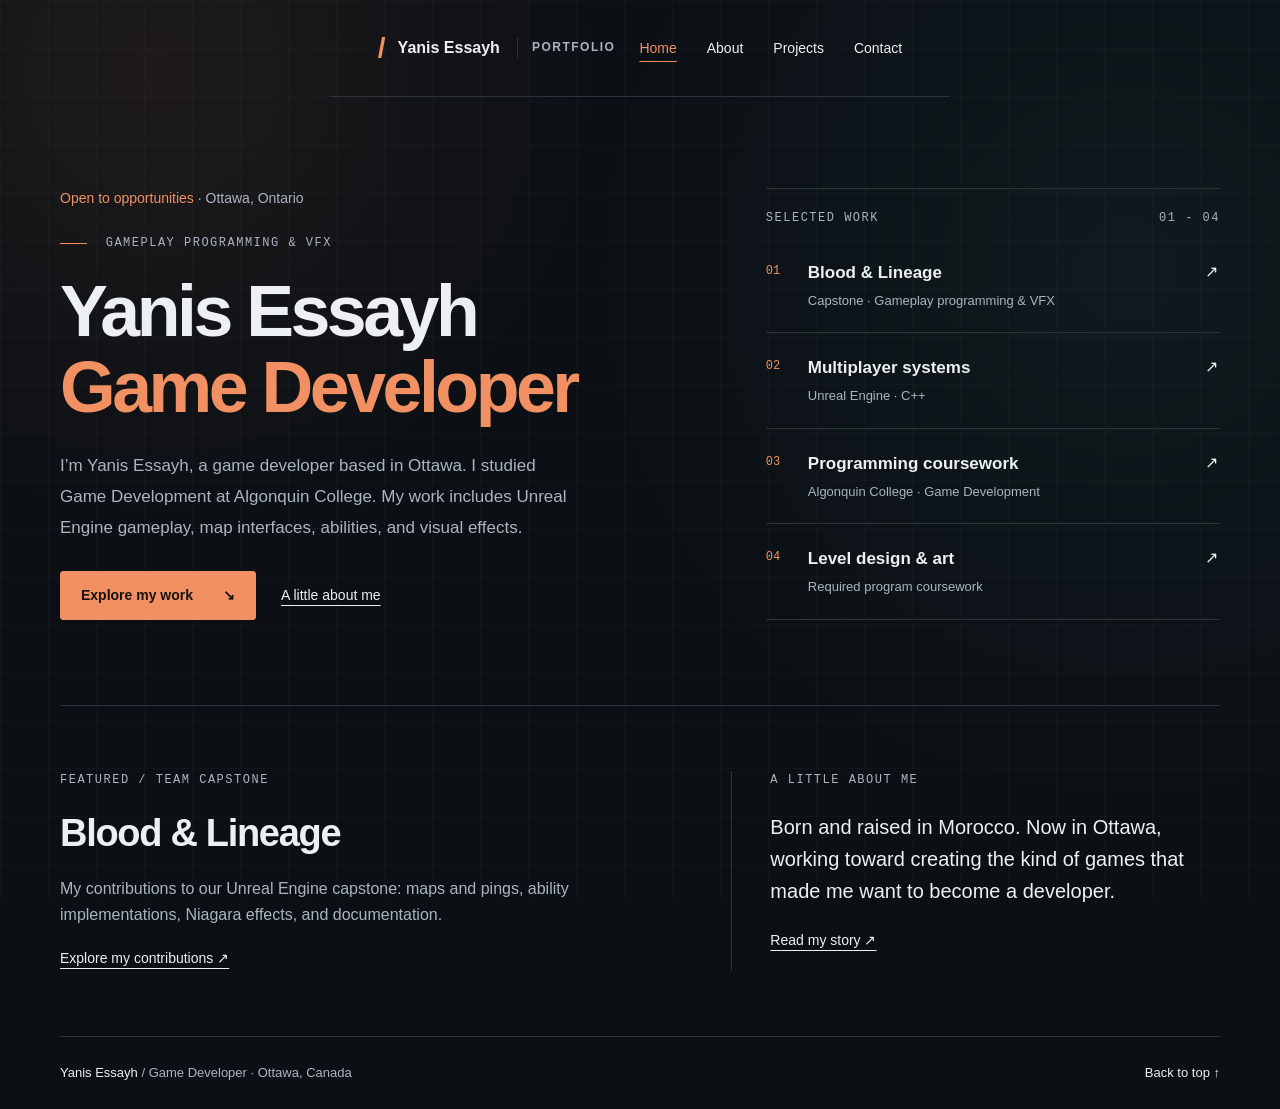
==== commit b6fb05d8: "Use plain hyphens in portfolio copy" ====
--- a/index.html
+++ b/index.html
@@ -65,7 +65,7 @@
         <aside class="index-panel" aria-label="Selected work index">
           <p class="eyebrow">
             Selected work
-            <span>01 — 04</span>
+            <span>01 - 04</span>
           </p>
           <a href="projects.html#blood-and-lineage">
             <span class="index-number">01</span>
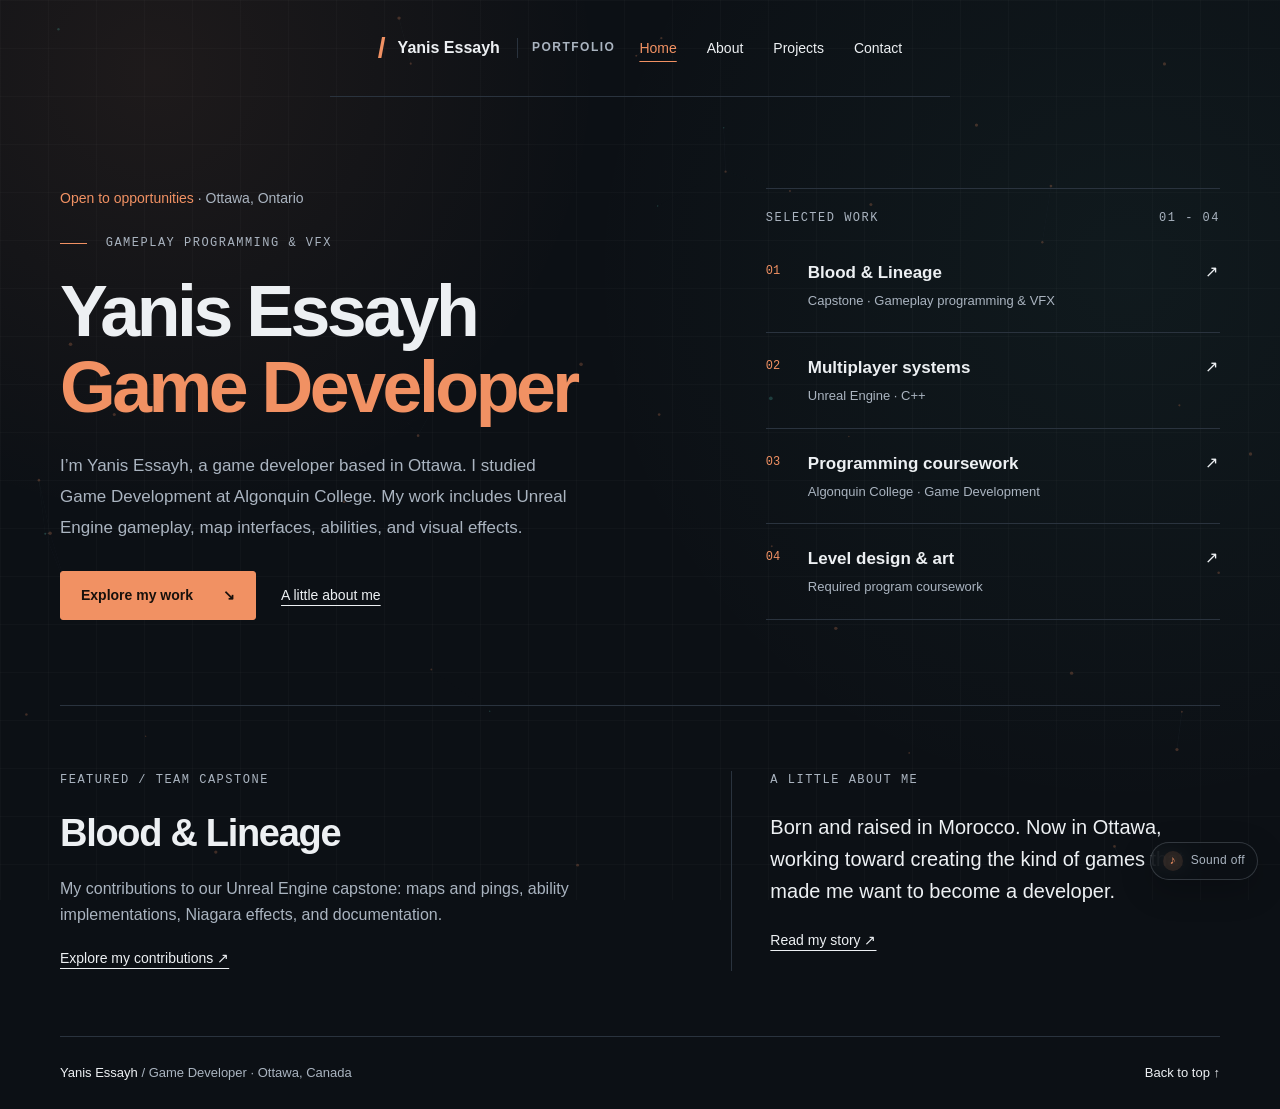
==== commit 977664cd: "Stabilize continuous portfolio music" ====
--- a/index.html
+++ b/index.html
@@ -16,7 +16,7 @@
     />
     <link rel="stylesheet" href="styles.css" />
     <script src="profile.js" defer></script>
-    <script src="site.js" defer></script>
+    <script src="site.js?v=20261012-2" defer></script>
   </head>
   <body data-page="Home" id="top">
     <a class="skip" href="#main">Skip to content</a>
--- a/styles.css
+++ b/styles.css
@@ -30,6 +30,69 @@
   font-size: 16px;
   line-height: 1.65;
 }
+body > .header,
+body > main,
+body > .footer {
+  position: relative;
+  z-index: 1;
+}
+.ambient-canvas {
+  position: fixed;
+  inset: 0;
+  z-index: 0;
+  pointer-events: none;
+  opacity: 0.95;
+}
+.sound-toggle {
+  position: fixed;
+  right: 22px;
+  bottom: 20px;
+  z-index: 20;
+  display: inline-flex;
+  align-items: center;
+  gap: 8px;
+  min-height: 38px;
+  padding: 8px 12px;
+  border: 1px solid rgb(170 180 192 / 24%);
+  border-radius: 999px;
+  background: rgb(12 16 21 / 82%);
+  color: var(--muted);
+  font: inherit;
+  font-size: 12px;
+  letter-spacing: 0.35px;
+  cursor: pointer;
+  box-shadow: 0 10px 32px rgb(0 0 0 / 22%);
+  backdrop-filter: blur(10px);
+  transition:
+    color 0.2s ease,
+    border-color 0.2s ease,
+    background 0.2s ease,
+    transform 0.2s ease;
+}
+.sound-toggle:hover {
+  color: var(--text);
+  border-color: rgb(241 145 99 / 55%);
+  transform: translateY(-2px);
+}
+.sound-toggle:focus-visible {
+  outline: 2px solid var(--accent);
+  outline-offset: 4px;
+}
+.sound-toggle[aria-pressed="true"] {
+  color: var(--text);
+  border-color: rgb(241 145 99 / 65%);
+  background: rgb(35 27 24 / 90%);
+}
+.sound-toggle-icon {
+  display: grid;
+  width: 20px;
+  height: 20px;
+  place-items: center;
+  border-radius: 50%;
+  background: rgb(241 145 99 / 12%);
+  color: var(--accent);
+  font-size: 12px;
+}
 a {
   color: inherit;
   text-decoration: none;
@@ -197,6 +260,16 @@
   padding-left: 8px;
   color: var(--accent);
 }
+.index-panel > a strong,
+.index-panel > a > span:last-child {
+  transition: transform 0.2s ease;
+}
+.index-panel > a:hover strong {
+  transform: translateX(4px);
+}
+.index-panel > a:hover > span:last-child {
+  transform: translate(2px, -2px);
+}
 .index-number {
   font-size: 12px;
   font-family: Consolas, monospace;
@@ -595,6 +668,10 @@
   }
 }
 @media (max-width: 700px) {
+  .sound-toggle {
+    right: 12px;
+    bottom: 12px;
+  }
   html {
     scroll-padding-top: 20px;
   }
